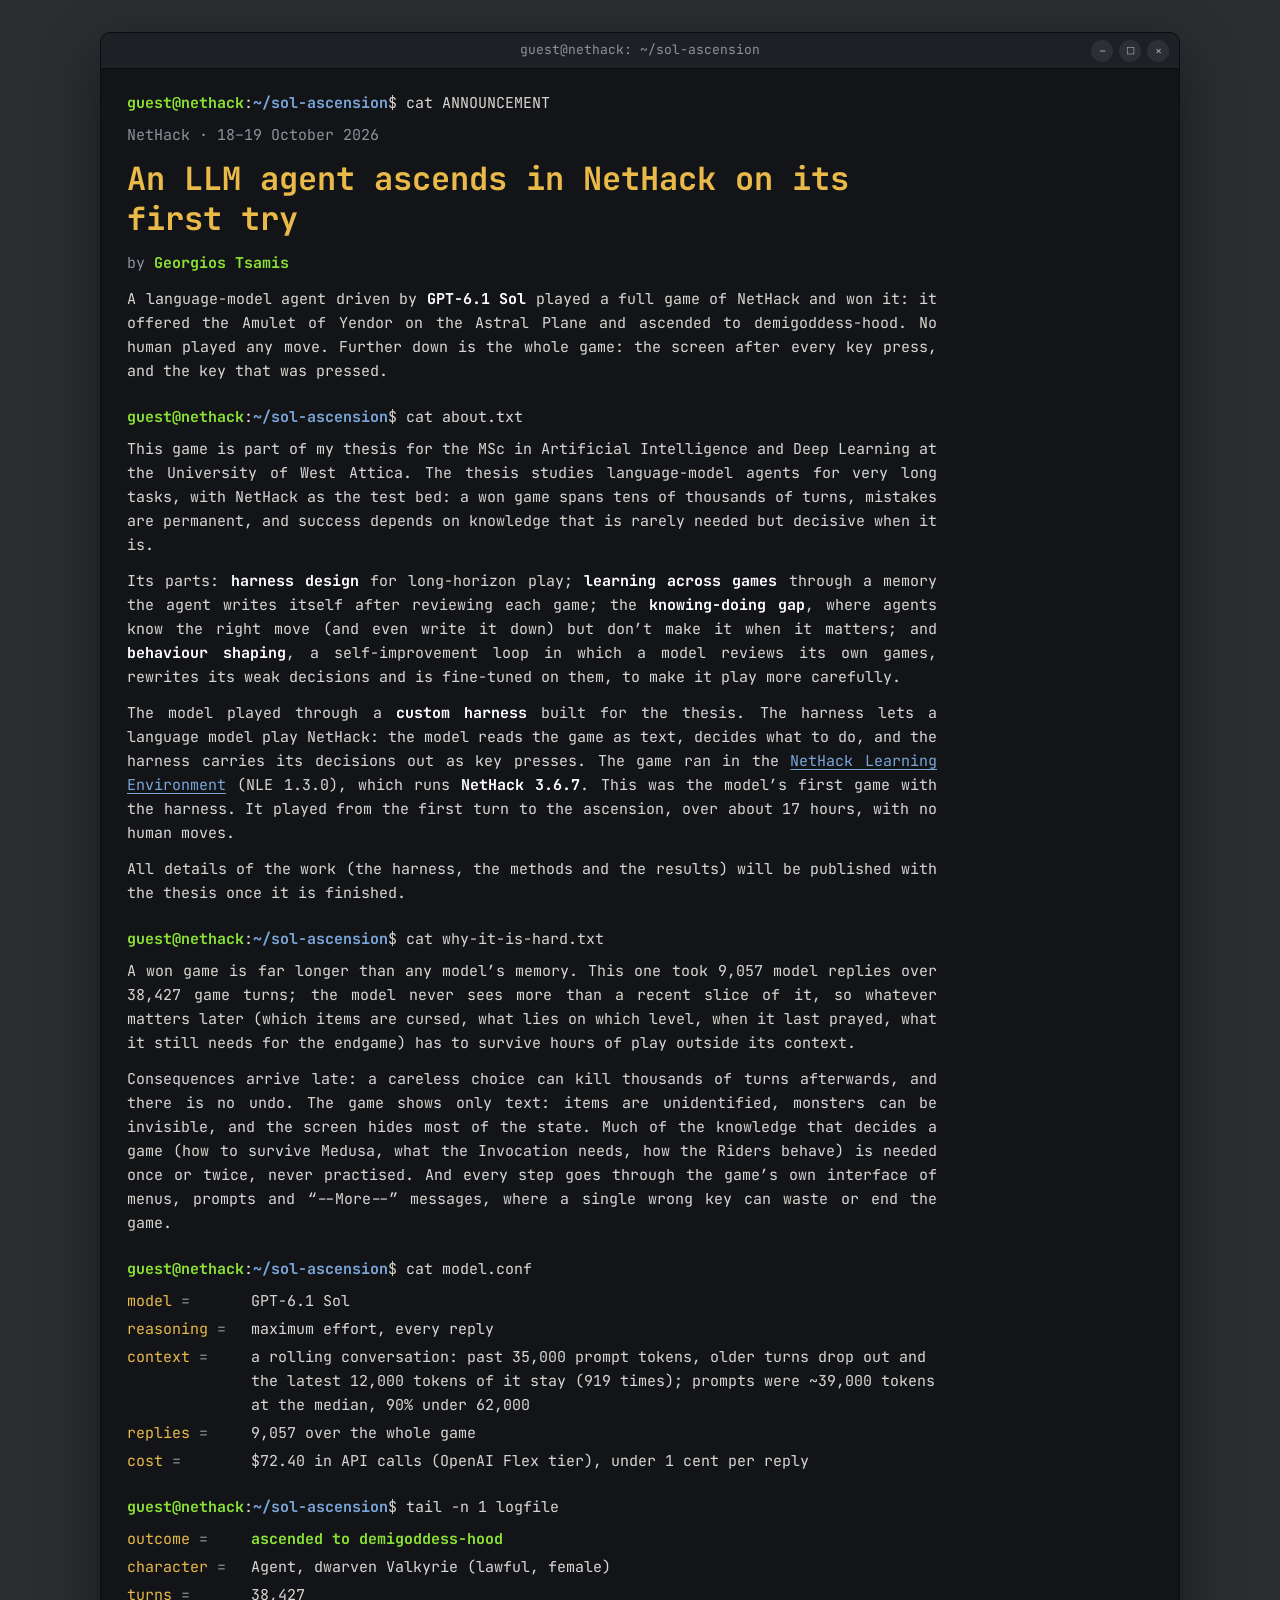
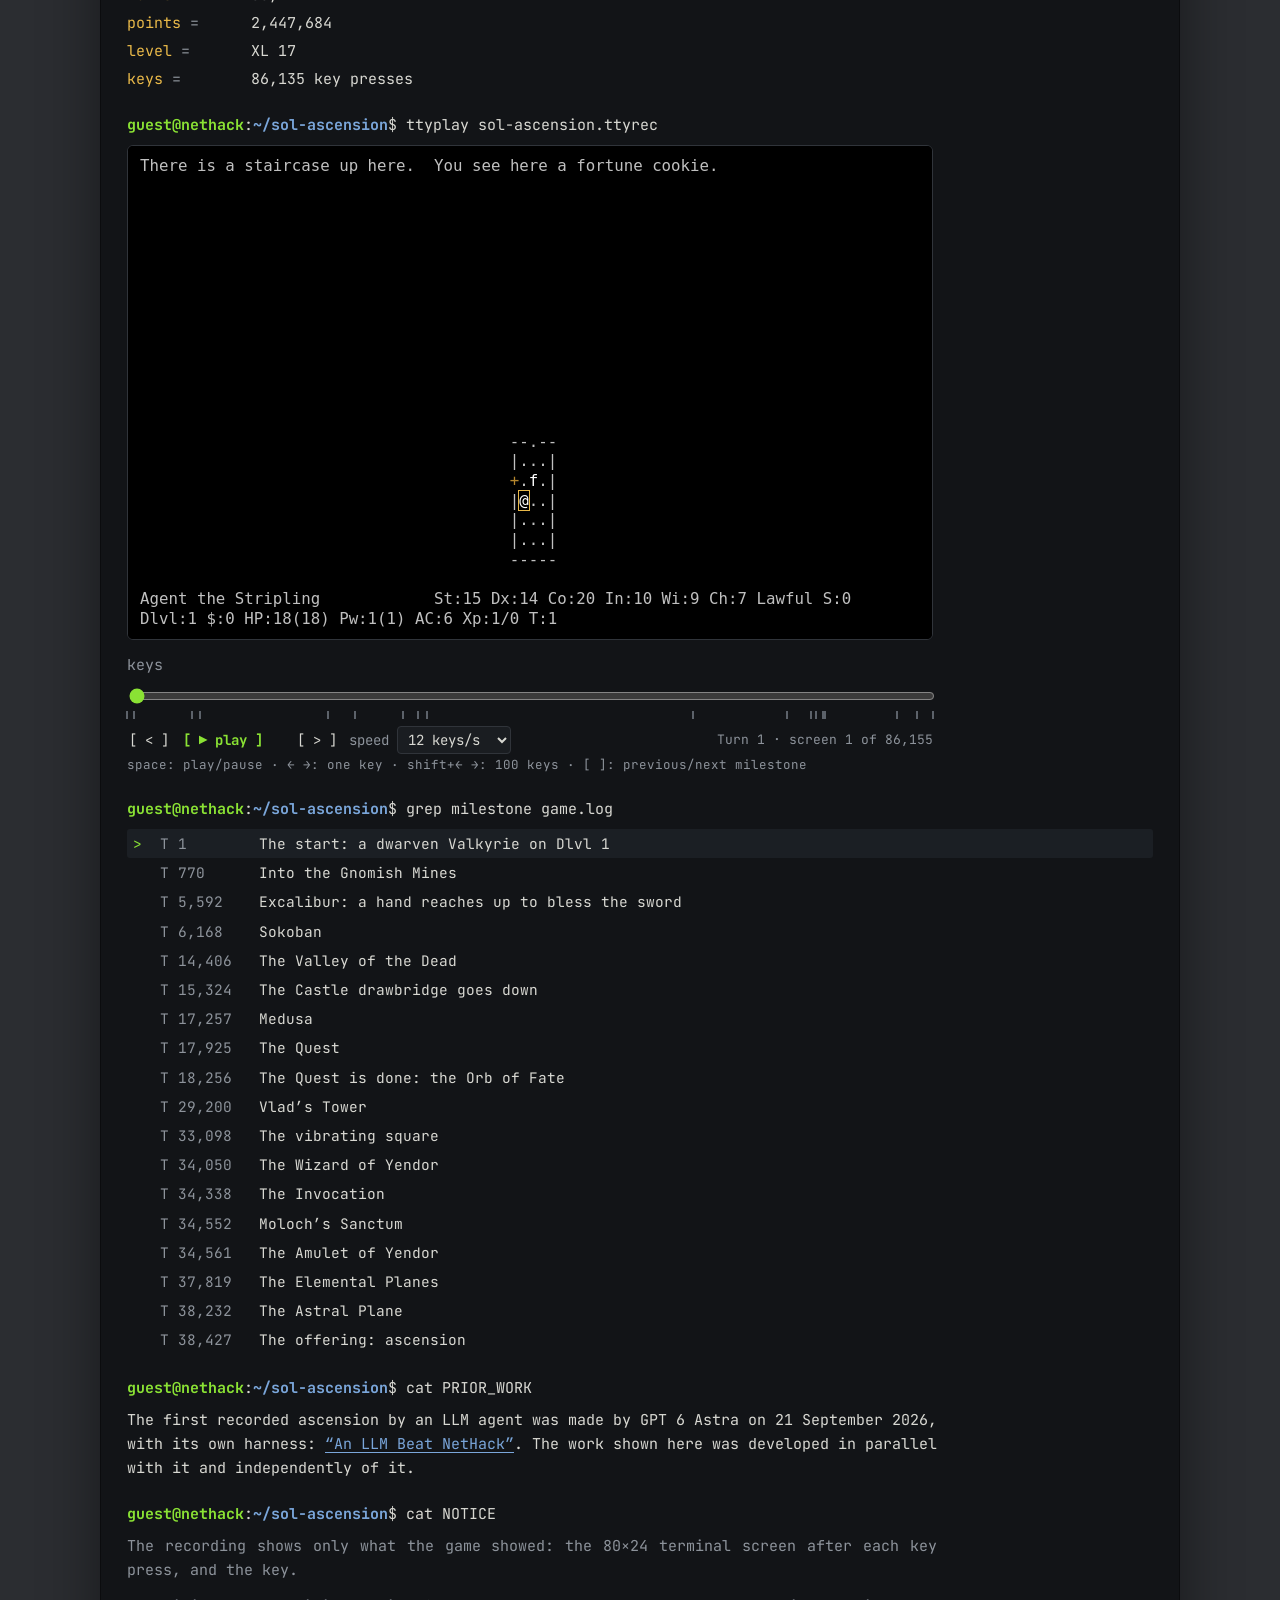
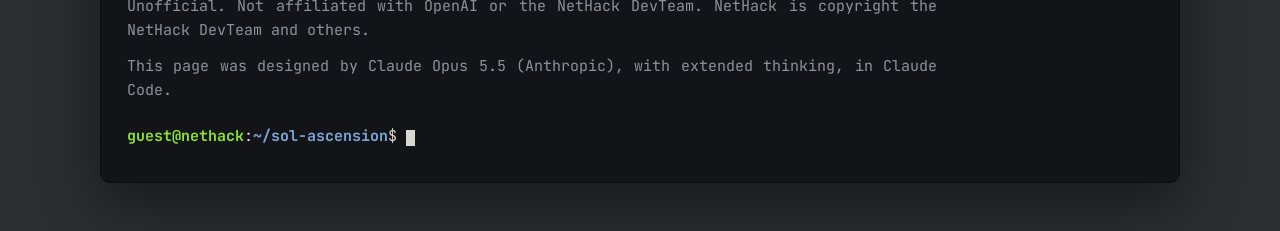
==== index.html @ d82d5ab6 "ascension page initial commit" ====
<!doctype html>
<html lang="en">
<head>
<meta charset="utf-8">
<meta name="viewport" content="width=device-width, initial-scale=1">
<title>An LLM Agent Ascends in NetHack on Its First Try</title>
<meta name="description" content="A full recording of an LLM agent's first-try ascension in NetHack: every screen and every key press, from Dlvl 1 to the Astral Plane.">
<link rel="preconnect" href="https://fonts.googleapis.com">
<link rel="preconnect" href="https://fonts.gstatic.com" crossorigin>
<link rel="stylesheet" href="https://fonts.googleapis.com/css2?family=JetBrains+Mono:wght@400;700&display=swap">
<link rel="stylesheet" href="style.css">
</head>
<body>
<div class="window">
  <div class="titlebar" aria-hidden="true">
    <span class="title">guest@nethack: ~/sol-ascension</span>
    <span class="wbtns"><i>–</i><i>□</i><i>×</i></span>
  </div>
  <main class="screen">

    <p class="cmd"><span class="ps1">guest@nethack</span><span class="sep">:</span><span class="path">~/sol-ascension</span>$ <span class="in">cat ANNOUNCEMENT</span></p>
    <header class="out">
      <p class="dim">NetHack · 18–19 October 2026</p>
      <h1>An LLM agent ascends in NetHack on its first try</h1>
      <p class="byline">by <b>Georgios Tsamis</b></p>
      <p>A language-model agent driven by <b>GPT-6.1 Sol</b> played a full game of NetHack and won it: it offered the
        Amulet of Yendor on the Astral Plane and ascended to demigoddess-hood. No human played any move. Further down is
        the whole game: the screen after every key press, and the key that was pressed.</p>
    </header>

    <p class="cmd"><span class="ps1">guest@nethack</span><span class="sep">:</span><span class="path">~/sol-ascension</span>$ <span class="in">cat about.txt</span></p>
    <section class="out" aria-label="About this game">
      <p>This game is part of my thesis for the MSc in Artificial Intelligence and Deep Learning at the University of West
        Attica. The thesis studies language-model agents for very long tasks, with NetHack as the test bed: a won game
        spans tens of thousands of turns, mistakes are permanent, and success depends on knowledge that is rarely needed
        but decisive when it is.</p>
      <p>Its parts: <b>harness design</b> for long-horizon play; <b>learning across games</b> through a memory the agent
        writes itself after reviewing each game; the <b>knowing-doing gap</b>, where agents know the right move (and even
        write it down) but don’t make it when it matters; and <b>behaviour shaping</b>, a self-improvement loop in which a
        model reviews its own games, rewrites its weak decisions and is fine-tuned on them, to make it play more carefully.</p>
      <p>The model played through a <b>custom harness</b> built for the thesis. The harness lets a language model play
        NetHack: the model reads the game as text, decides what to do, and the harness carries its decisions out as key
        presses. The game ran in the <a href="https://github.com/NetHack-LE/nle">NetHack Learning Environment</a> (NLE
        1.3.0), which runs <b>NetHack 3.6.7</b>. This was the model’s first game with the harness. It played from the first
        turn to the ascension, over about 17 hours, with no human moves.</p>
      <p>All details of the work (the harness, the methods and the results) will be published with the thesis once it is
        finished.</p>
    </section>

    <p class="cmd"><span class="ps1">guest@nethack</span><span class="sep">:</span><span class="path">~/sol-ascension</span>$ <span class="in">cat why-it-is-hard.txt</span></p>
    <section class="out" aria-label="Why it is hard">
      <p>A won game is far longer than any model’s memory. This one took 9,057 model replies over 38,427 game turns; the
        model never sees more than a recent slice of it, so whatever matters later (which items are cursed, what lies on
        which level, when it last prayed, what it still needs for the endgame) has to survive hours of play outside its
        context.</p>
      <p>Consequences arrive late: a careless choice can kill thousands of turns afterwards, and there is no undo. The game
        shows only text: items are unidentified, monsters can be invisible, and the screen hides most of the state. Much of
        the knowledge that decides a game (how to survive Medusa, what the Invocation needs, how the Riders behave) is
        needed once or twice, never practised. And every step goes through the game’s own interface of menus, prompts and
        “--More--” messages, where a single wrong key can waste or end the game.</p>
    </section>

    <p class="cmd"><span class="ps1">guest@nethack</span><span class="sep">:</span><span class="path">~/sol-ascension</span>$ <span class="in">cat model.conf</span></p>
    <section class="out" aria-label="Model settings">
      <dl class="kv">
        <dt>model</dt><dd>GPT-6.1 Sol</dd>
        <dt>reasoning</dt><dd>maximum effort, every reply</dd>
        <dt>context</dt><dd>a rolling conversation: past 35,000 prompt tokens, older turns drop out and the latest 12,000
          tokens of it stay (919 times); prompts were ~39,000 tokens at the median, 90% under 62,000</dd>
        <dt>replies</dt><dd>9,057 over the whole game</dd>
        <dt>cost</dt><dd>$72.40 in API calls (OpenAI Flex tier), under 1 cent per reply</dd>
      </dl>
    </section>

    <p class="cmd"><span class="ps1">guest@nethack</span><span class="sep">:</span><span class="path">~/sol-ascension</span>$ <span class="in">tail -n 1 logfile</span></p>
    <section class="out" aria-label="The game in numbers">
      <dl class="kv">
        <dt>outcome</dt><dd class="ok">ascended to demigoddess-hood</dd>
        <dt>character</dt><dd>Agent, dwarven Valkyrie (lawful, female)</dd>
        <dt>turns</dt><dd>38,427</dd>
        <dt>points</dt><dd>2,447,684</dd>
        <dt>level</dt><dd>XL 17</dd>
        <dt>keys</dt><dd>86,135 key presses</dd>
      </dl>
    </section>

    <p class="cmd"><span class="ps1">guest@nethack</span><span class="sep">:</span><span class="path">~/sol-ascension</span>$ <span class="in">ttyplay sol-ascension.ttyrec</span></p>
    <section class="out player" aria-label="Game recording player">
      <div class="term-wrap"><pre id="tty" class="tty" aria-live="off" aria-label="NetHack screen">Loading the recording…</pre></div>
      <div class="keys-row">
        <span class="dim">keys</span>
        <div id="keys" class="keys" aria-label="The last keys pressed"></div>
      </div>
      <div class="timeline">
        <input id="seek" type="range" min="0" max="0" value="0" aria-label="Position in the game">
        <div id="ticks" class="ticks" aria-hidden="true"></div>
      </div>
      <div class="controls">
        <button id="back" title="Back 1 key (←)" aria-label="Back one key">[ &lt; ]</button>
        <button id="play" class="primary" title="Play / pause (Space)" aria-label="Play">[ ▶ play ]</button>
        <button id="fwd" title="Forward 1 key (→)" aria-label="Forward one key">[ &gt; ]</button>
        <label class="speed"><span class="dim">speed</span>
          <select id="speed" aria-label="Playback speed">
            <option value="4">4 keys/s</option>
            <option value="12" selected>12 keys/s</option>
            <option value="40">40 keys/s</option>
            <option value="150">150 keys/s</option>
            <option value="600">600 keys/s</option>
          </select>
        </label>
        <span id="pos" class="pos">Turn 1 · screen 1 of 86,155</span>
      </div>
      <p class="dim hint">space: play/pause · ← →: one key · shift+← →: 100 keys · [ ]: previous/next milestone</p>
    </section>

    <p class="cmd"><span class="ps1">guest@nethack</span><span class="sep">:</span><span class="path">~/sol-ascension</span>$ <span class="in">grep milestone game.log</span></p>
    <section class="out milestones" aria-label="Milestones">
      <ol id="milestones"></ol>
    </section>

    <p class="cmd"><span class="ps1">guest@nethack</span><span class="sep">:</span><span class="path">~/sol-ascension</span>$ <span class="in">cat PRIOR_WORK</span></p>
    <section class="out" aria-label="Prior work">
      <p>The first recorded ascension by an LLM agent was made by GPT 6 Astra on 21 September 2026, with its own harness:
        <a href="https://kenforthewin.github.io/blog/posts/llm-nethack-ascension/">“An LLM Beat NetHack”</a>. The work
        shown here was developed in parallel with it and independently of it.</p>
    </section>

    <p class="cmd"><span class="ps1">guest@nethack</span><span class="sep">:</span><span class="path">~/sol-ascension</span>$ <span class="in">cat NOTICE</span></p>
    <footer class="out dim">
      <p>The recording shows only what the game showed: the 80×24 terminal screen after each key press, and the key.</p>
      <p>Unofficial. Not affiliated with OpenAI or the NetHack DevTeam. NetHack is copyright the NetHack DevTeam and
        others.</p>
      <p>This page was designed by Claude Opus 5.5 (Anthropic), with extended thinking, in Claude Code.</p>
    </footer>

    <p class="cmd"><span class="ps1">guest@nethack</span><span class="sep">:</span><span class="path">~/sol-ascension</span>$ <span class="caret" aria-hidden="true"></span></p>
  </main>
</div>
<script src="player.js"></script>
</body>
</html>
---- style.css ----
:root {
  --desk: #2b2d31;        /* behind the window */
  --win: #121417;         /* the terminal */
  --bar: #1d2024;
  --line: #30343a;
  --text: #d8d8d2;
  --dim: #8d939b;
  --green: #8ae234;       /* prompt user@host */
  --blue: #7aa6da;        /* prompt path */
  --amber: #e9b949;
  --mono: "JetBrains Mono", "DejaVu Sans Mono", Menlo, Consolas, "Liberation Mono", monospace;
}
* { box-sizing: border-box; }
html, body { margin: 0; background: var(--desk); color: var(--text); }
body { font: 15px/1.6 var(--mono); padding: 32px 16px 48px; }
::selection { background: #3a4a2a; }

.window { max-width: 1080px; margin: 0 auto; background: var(--win); border: 1px solid #0b0c0e; border-radius: 10px;
  box-shadow: 0 20px 60px rgba(0, 0, 0, .45); overflow: hidden; }
.titlebar { position: relative; height: 36px; background: var(--bar); border-bottom: 1px solid #0b0c0e;
  display: flex; align-items: center; justify-content: center; font-size: 13px; color: var(--dim); }
.title { white-space: nowrap; overflow: hidden; text-overflow: ellipsis; max-width: 70%; }
.wbtns { position: absolute; right: 10px; top: 0; height: 36px; display: flex; gap: 6px; align-items: center; }
.wbtns i { font-style: normal; width: 22px; height: 22px; border-radius: 50%; background: #2c3036; color: #a9aeb5;
  display: grid; place-items: center; font-size: 12px; line-height: 1; }
.screen { padding: 22px 26px 26px; }

.cmd { margin: 22px 0 8px; color: var(--text); overflow-wrap: anywhere; }
.cmd:first-child { margin-top: 0; }
.ps1 { color: var(--green); font-weight: 700; }
.path { color: var(--blue); font-weight: 700; }
.in { color: var(--text); }
.out { max-width: 90ch; }
.out p { margin: 0 0 12px; text-align: justify; hyphens: auto; -webkit-hyphens: auto; }
.out p.hint, .out p.dim, .out p.byline { text-align: left; }
.out b { color: #ffffff; font-weight: 700; }
.dim { color: var(--dim); }
a { color: var(--blue); text-decoration: underline; text-underline-offset: 3px; }
a:hover { color: #a9c8ef; }
h1 { font-size: clamp(22px, 3.6vw, 32px); line-height: 1.25; margin: 4px 0 12px; color: var(--amber); font-weight: 700; }
.byline { margin: -4px 0 14px; color: var(--dim); }
.byline b { color: var(--green); font-weight: 700; }

.kv { display: grid; grid-template-columns: 12ch 1fr; gap: 4px 16px; margin: 0; }
.kv dt { color: var(--amber); }
.kv dt::after { content: " ="; color: var(--dim); }
.kv dd { margin: 0; }
.kv .ok { color: var(--green); font-weight: 700; }

.player { max-width: 806px; }
.term-wrap { overflow-x: auto; border: 1px solid var(--line); border-radius: 6px; background: #000; }
.tty { margin: 0; padding: 10px 12px; background: #000; color: #c0c0c0; white-space: pre;
  font: max(9px, calc(min(100vw - 120px, 780px) / 49.5)) / 1.25 "DejaVu Sans Mono", Menlo, Consolas, monospace;
  min-height: calc(24 * 1.25em + 20px); }
.tty .cur { outline: 1px solid var(--amber); }
.c0 { color: #5a6378; } .c1 { color: #d9453f; } .c2 { color: #3fae49; } .c3 { color: #b5862d; }
.c4 { color: #4a78e0; } .c5 { color: #b35ad1; } .c6 { color: #2fa8b8; } .c7 { color: #c0c0c0; }
.c8 { color: #808080; } .c9 { color: #ff8c1a; } .ca { color: #6be36b; } .cb { color: #f5e050; }
.cc { color: #6a9bff; } .cd { color: #ff6bff; } .ce { color: #6bf5ff; } .cf { color: #ffffff; }

.keys-row { display: flex; align-items: center; gap: 12px; margin: 10px 0 4px; min-height: 30px; }
.keys { display: flex; gap: 4px; overflow: hidden; flex: 1; justify-content: flex-end; }
.cap { font-size: 13px; line-height: 1; padding: 5px 7px; border: 1px solid var(--line); border-radius: 4px; color: var(--dim);
  background: #1a1d21; white-space: pre; }
.cap.now { color: #121417; background: var(--amber); border-color: var(--amber); }

.timeline { margin: 6px 0 2px; }
#seek { width: 100%; accent-color: var(--green); }
.ticks { position: relative; height: 8px; }
.ticks i { position: absolute; top: 0; width: 2px; height: 8px; background: #5c626a; transform: translateX(-1px); }

.controls { display: flex; flex-wrap: wrap; gap: 6px 10px; align-items: center; margin-top: 6px; }
button, select { font: inherit; font-size: 14px; color: var(--text); background: transparent; border: 0; padding: 4px 2px;
  cursor: pointer; }
button:hover { color: var(--green); }
button:focus-visible, select:focus-visible, a:focus-visible, #seek:focus-visible { outline: 1px dashed var(--amber); outline-offset: 2px; }
button.primary { color: var(--green); font-weight: 700; min-width: 13ch; text-align: left; }
.speed { display: flex; gap: 8px; align-items: center; font-size: 14px; }
select { background: #1a1d21; border: 1px solid var(--line); border-radius: 4px; padding: 3px 6px; }
.pos { margin-left: auto; font-size: 13px; color: var(--dim); }
.hint { margin: 10px 0 0; font-size: 12.5px; }

.milestones { max-width: none; }
.milestones ol { list-style: none; margin: 0; padding: 0; }
.milestones button { width: 100%; text-align: left; display: flex; gap: 2ch; padding: 3px 6px; border-radius: 3px; font-size: 14.5px; }
.milestones button::before { content: " "; color: var(--green); white-space: pre; }
.milestones button:hover { background: #1b1f24; color: var(--text); }
.milestones button.on { background: #1b1f24; }
.milestones button.on::before { content: ">"; }
.milestones .t { color: var(--dim); min-width: 9ch; }

.caret { display: inline-block; width: 0.6em; height: 1.1em; vertical-align: text-bottom; background: var(--text);
  animation: blink 1.1s steps(1) infinite; }
@keyframes blink { 50% { opacity: 0; } }
@media (prefers-reduced-motion: reduce) { .caret { animation: none; } }

@media (max-width: 600px) {
  body { padding: 0; font-size: 14px; }
  .window { border-radius: 0; border: 0; }
  .screen { padding: 16px; }
  .out p { text-align: left; }
  .kv { grid-template-columns: 1fr; gap: 0; }
  .kv dd { margin-bottom: 8px; }
  .pos { margin-left: 0; width: 100%; }
  .tty { font-size: max(9px, calc((100vw - 58px) / 49.5)); }
  .titlebar { justify-content: flex-start; padding-left: 12px; }
  .title { max-width: calc(100% - 100px); }
  .ps1, .ps1 + .sep { display: none; }
}
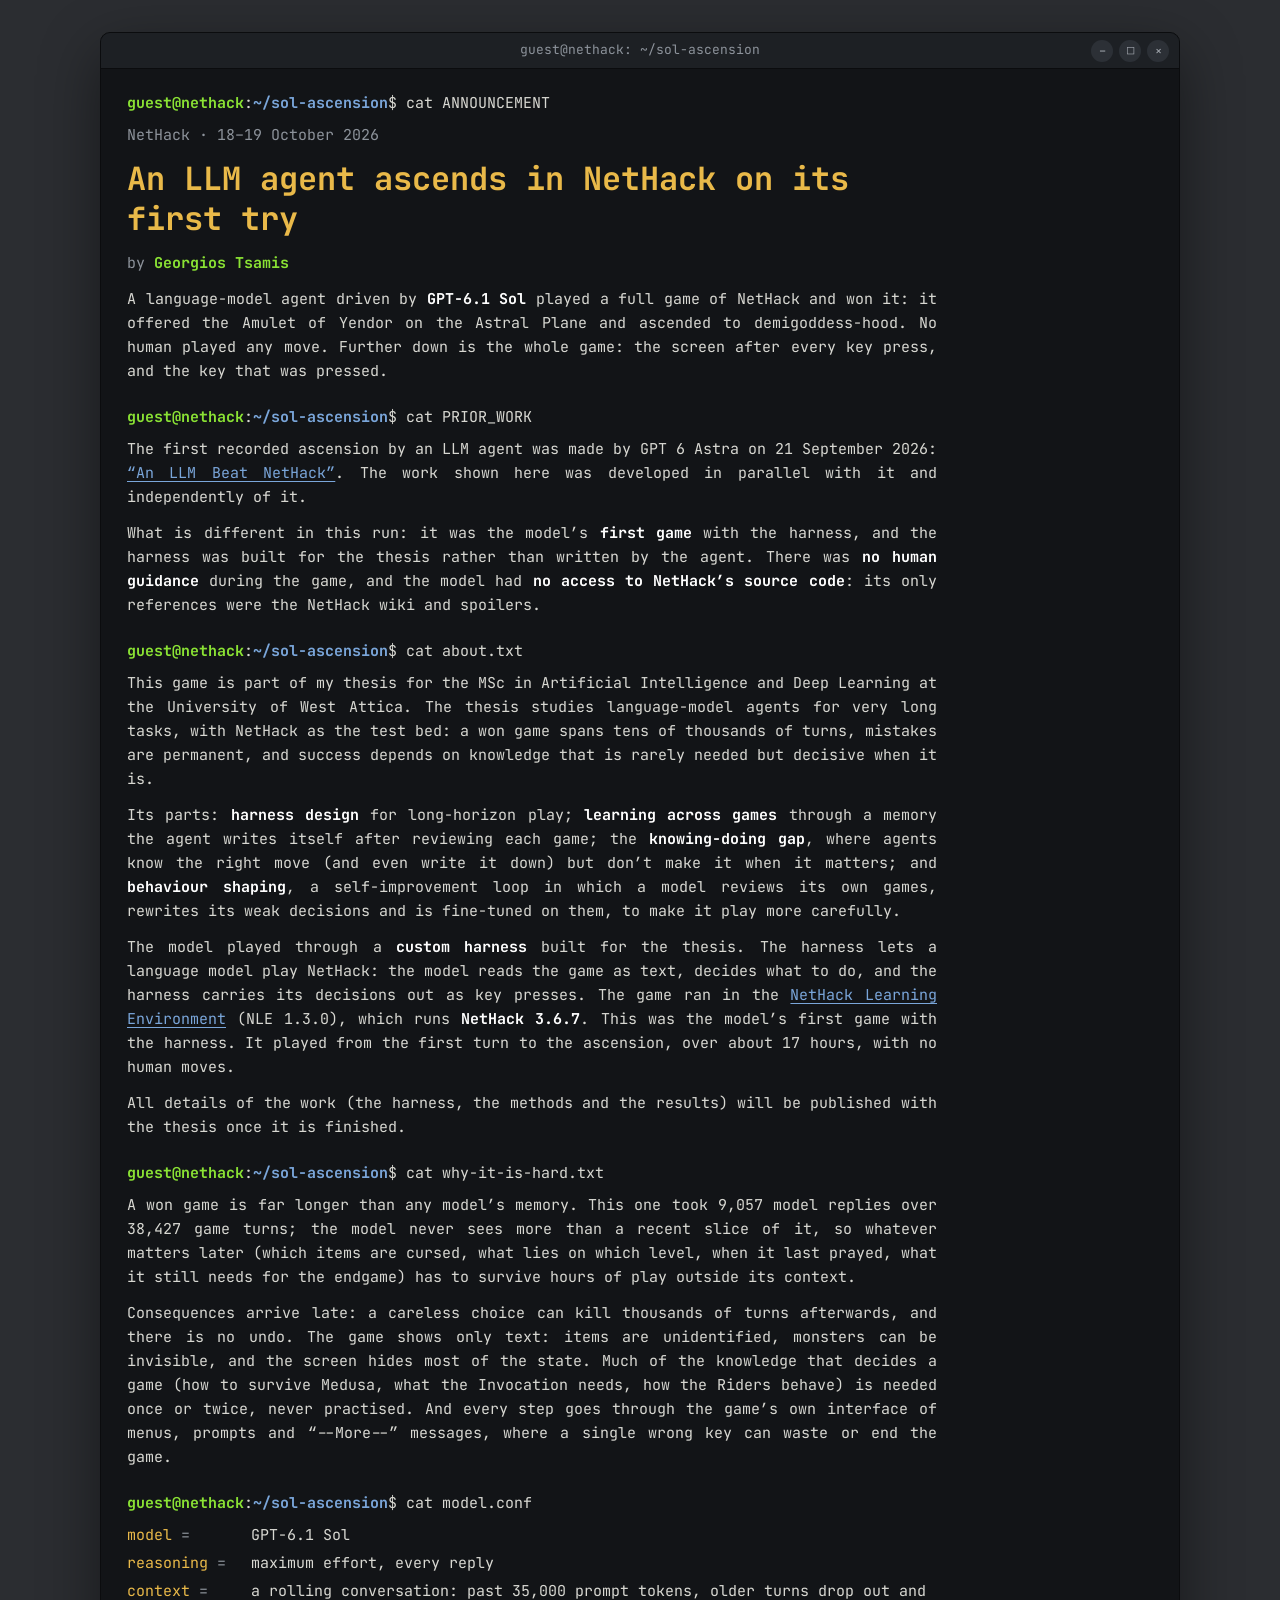
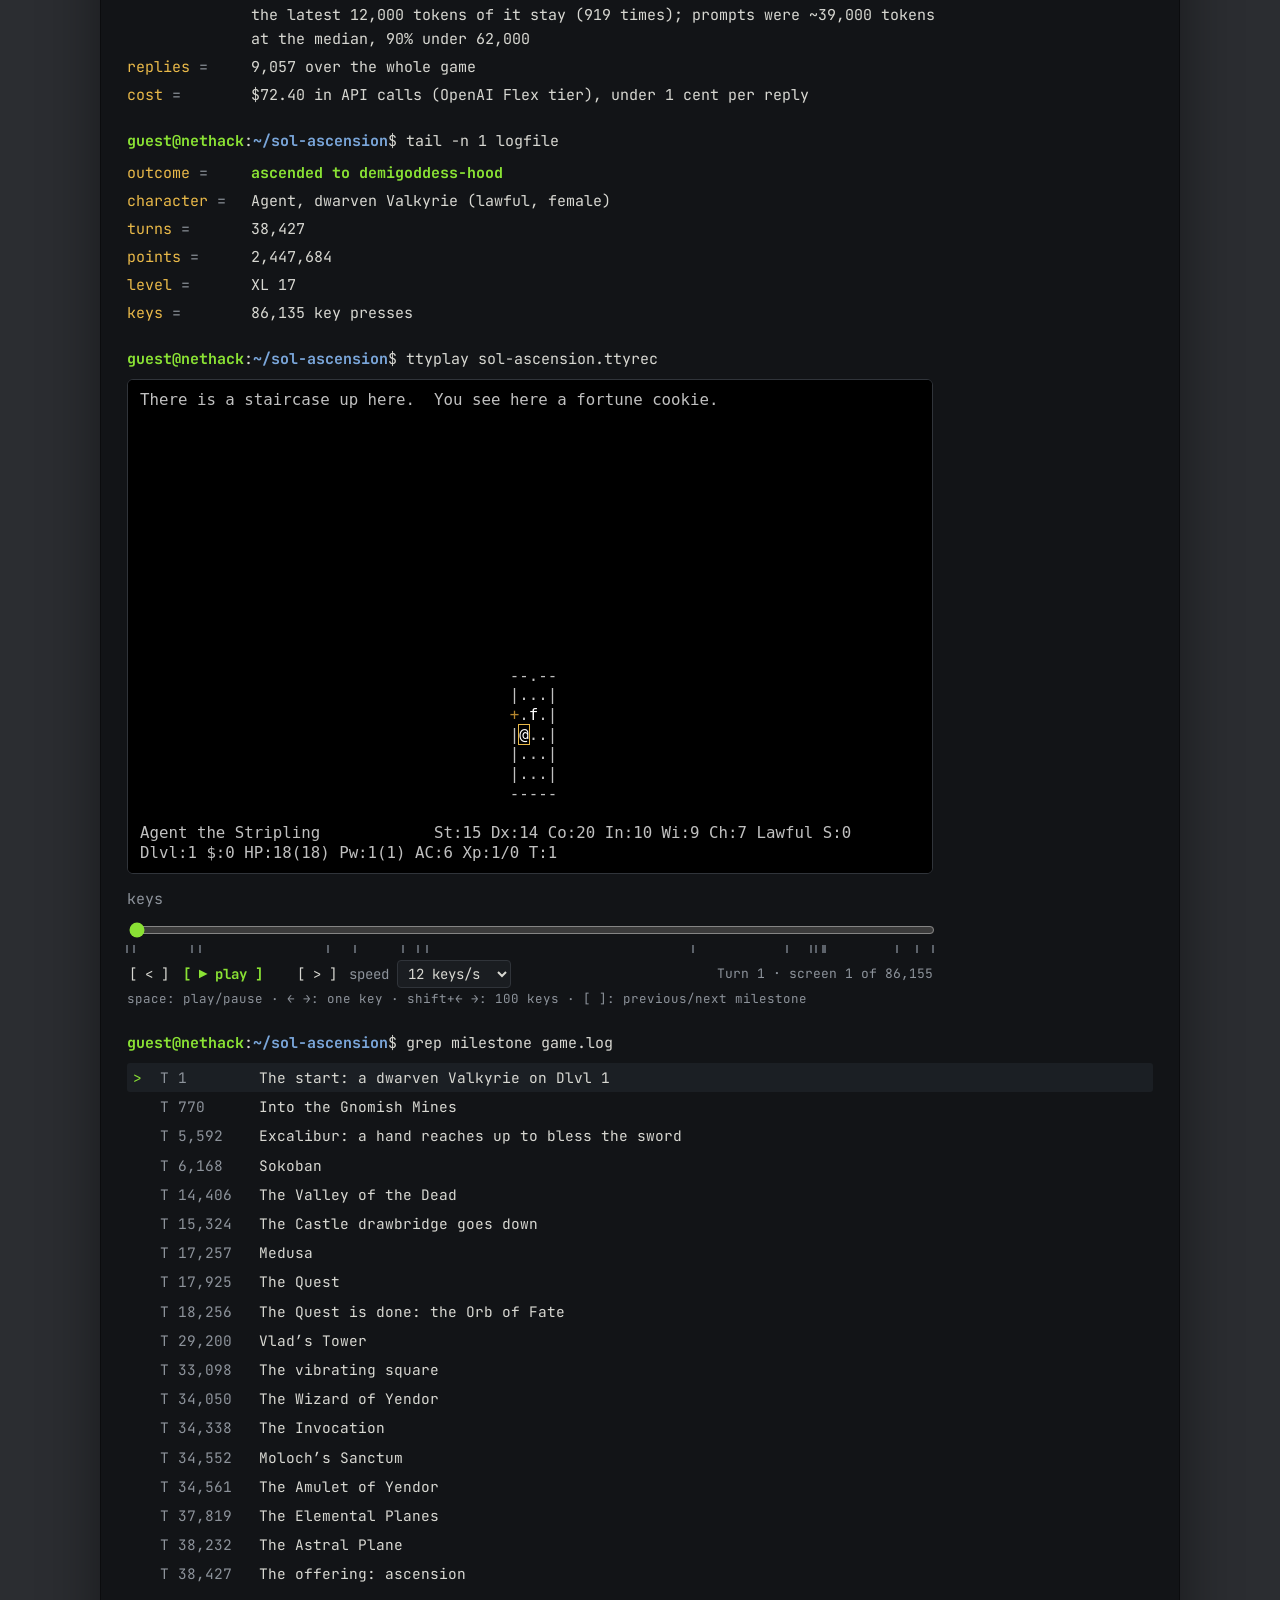
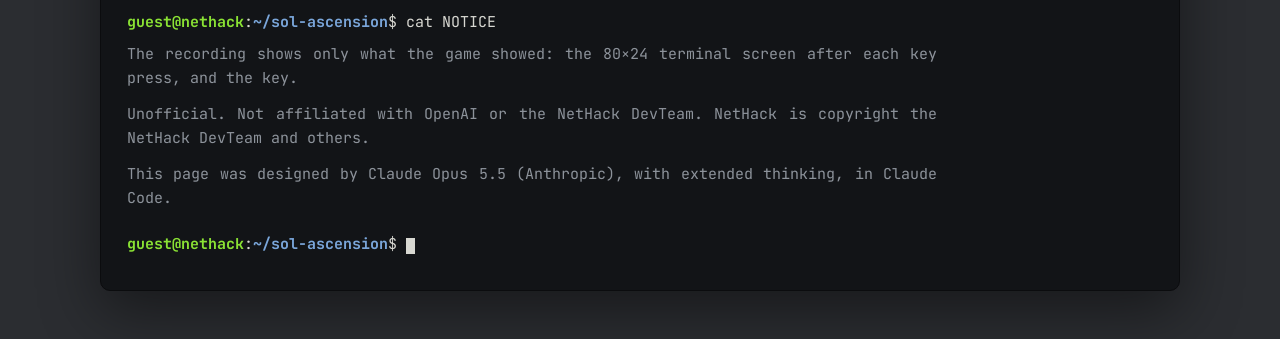
==== commit 7f4634b4: "minor changes" ====
--- a/index.html
+++ b/index.html
@@ -27,6 +27,16 @@
         Amulet of Yendor on the Astral Plane and ascended to demigoddess-hood. No human played any move. Further down is
         the whole game: the screen after every key press, and the key that was pressed.</p>
     </header>
+
+    <p class="cmd"><span class="ps1">guest@nethack</span><span class="sep">:</span><span class="path">~/sol-ascension</span>$ <span class="in">cat PRIOR_WORK</span></p>
+    <section class="out" aria-label="Prior work">
+      <p>The first recorded ascension by an LLM agent was made by GPT 6 Astra on 21 September 2026:
+        <a href="https://kenforthewin.github.io/blog/posts/llm-nethack-ascension/">“An LLM Beat NetHack”</a>. The work
+        shown here was developed in parallel with it and independently of it.</p>
+      <p>What is different in this run: it was the model’s <b>first game</b> with the harness, and the harness was built for
+        the thesis rather than written by the agent. There was <b>no human guidance</b> during the game, and the model had
+        <b>no access to NetHack’s source code</b>: its only references were the NetHack wiki and spoilers.</p>
+    </section>
 
     <p class="cmd"><span class="ps1">guest@nethack</span><span class="sep">:</span><span class="path">~/sol-ascension</span>$ <span class="in">cat about.txt</span></p>
     <section class="out" aria-label="About this game">
@@ -118,13 +128,6 @@
       <ol id="milestones"></ol>
     </section>
 
-    <p class="cmd"><span class="ps1">guest@nethack</span><span class="sep">:</span><span class="path">~/sol-ascension</span>$ <span class="in">cat PRIOR_WORK</span></p>
-    <section class="out" aria-label="Prior work">
-      <p>The first recorded ascension by an LLM agent was made by GPT 6 Astra on 21 September 2026, with its own harness:
-        <a href="https://kenforthewin.github.io/blog/posts/llm-nethack-ascension/">“An LLM Beat NetHack”</a>. The work
-        shown here was developed in parallel with it and independently of it.</p>
-    </section>
-
     <p class="cmd"><span class="ps1">guest@nethack</span><span class="sep">:</span><span class="path">~/sol-ascension</span>$ <span class="in">cat NOTICE</span></p>
     <footer class="out dim">
       <p>The recording shows only what the game showed: the 80×24 terminal screen after each key press, and the key.</p>
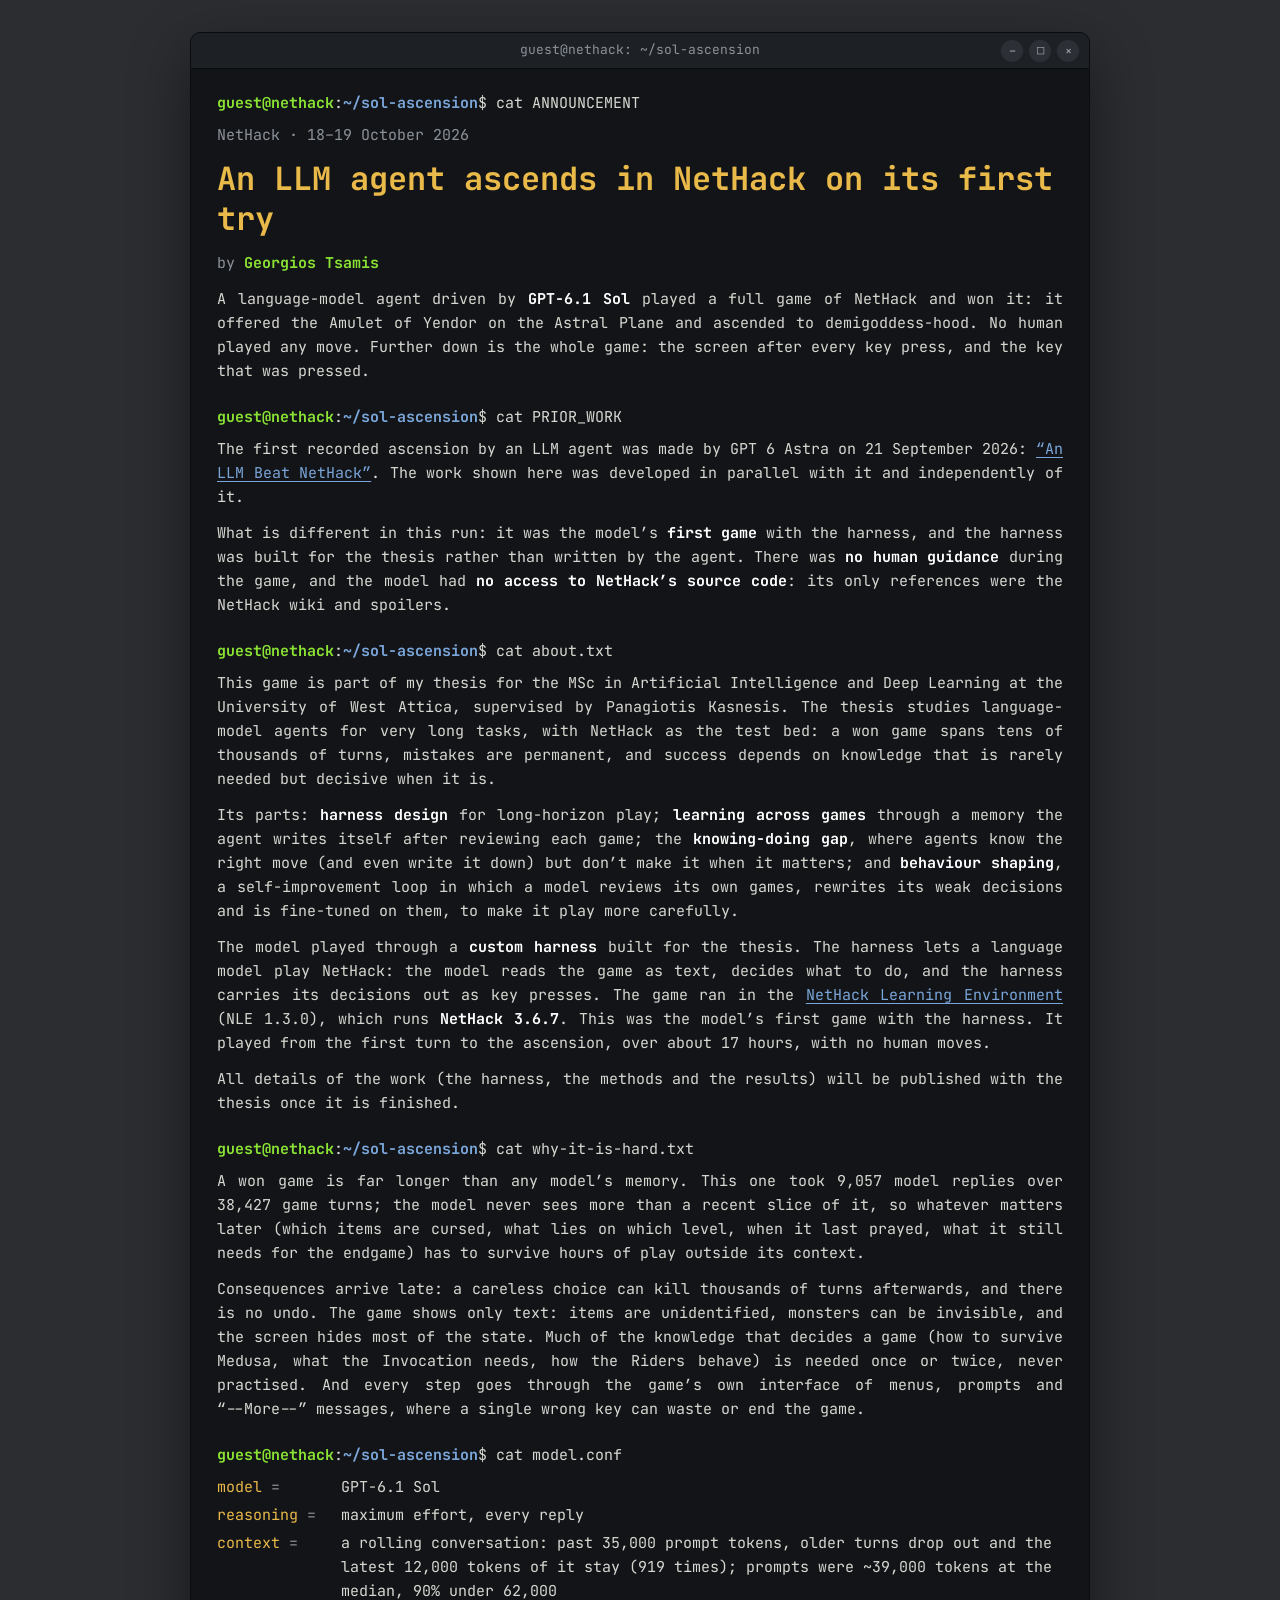
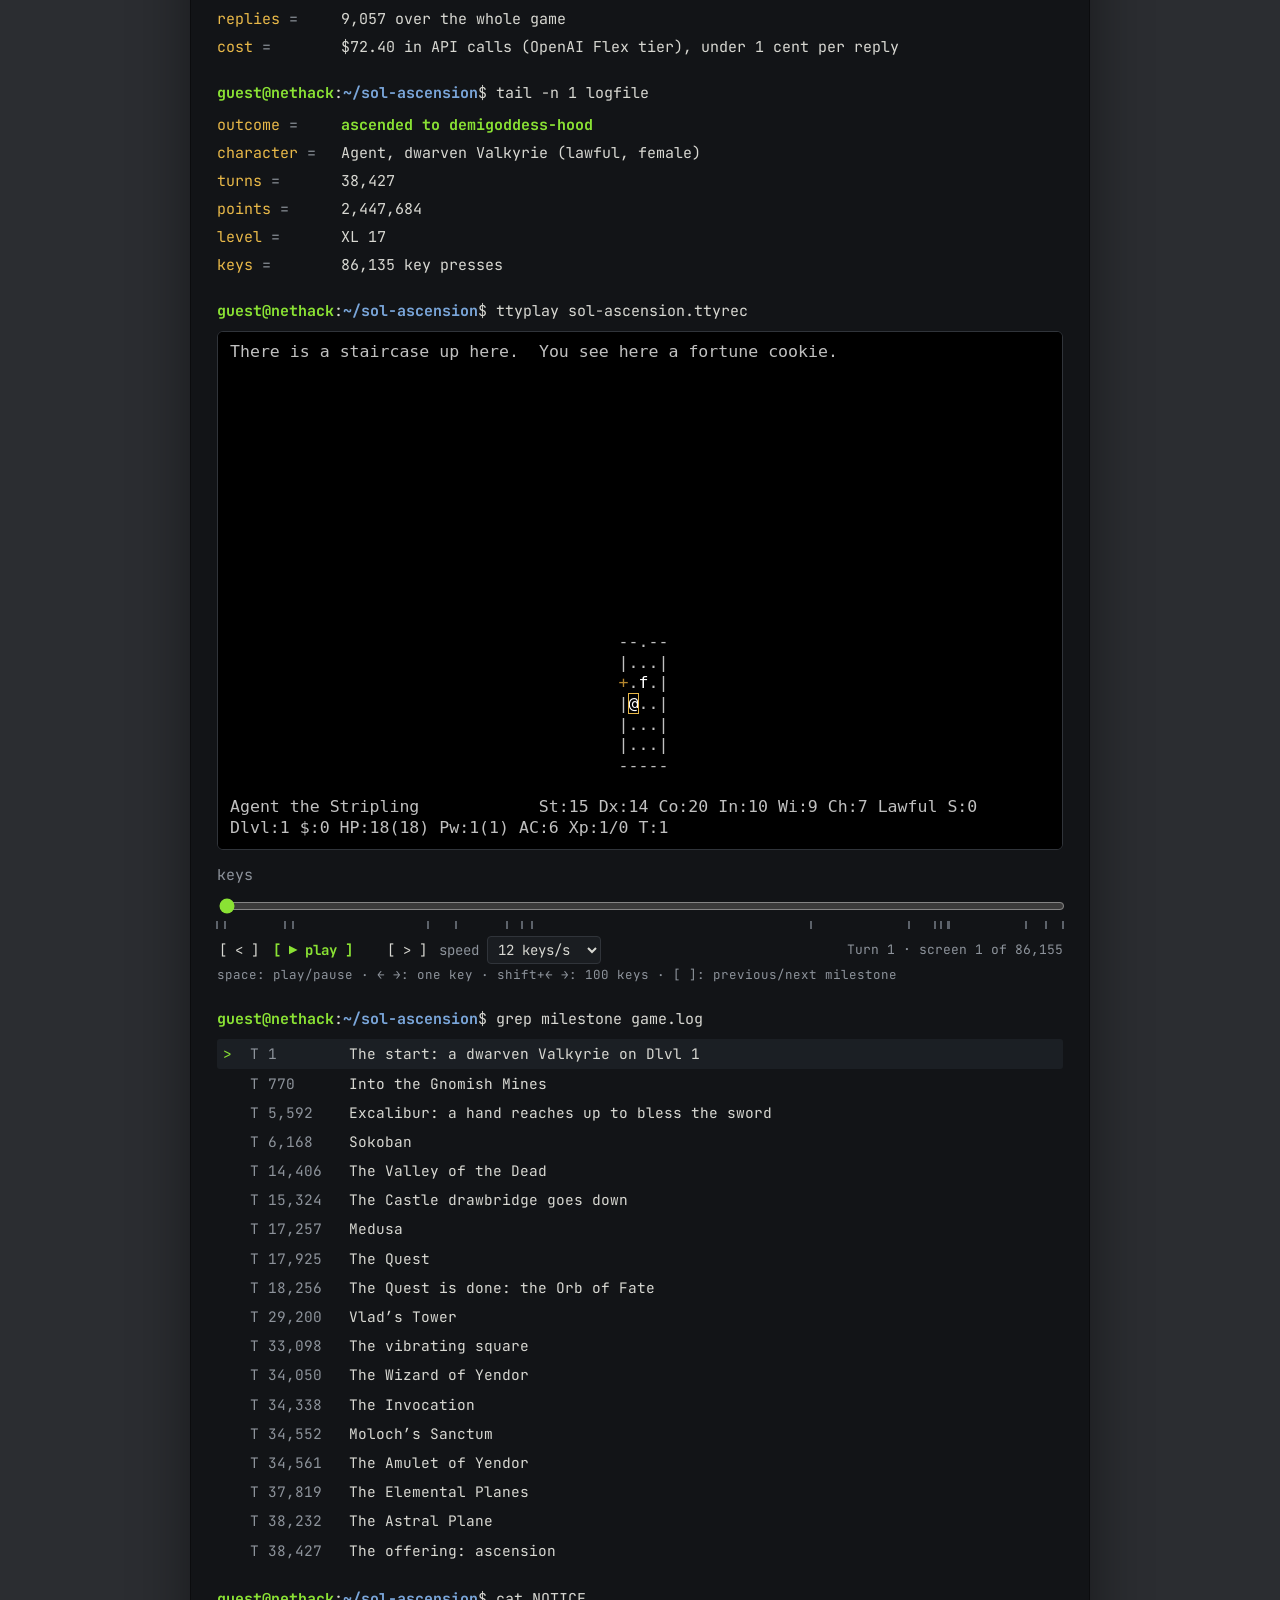
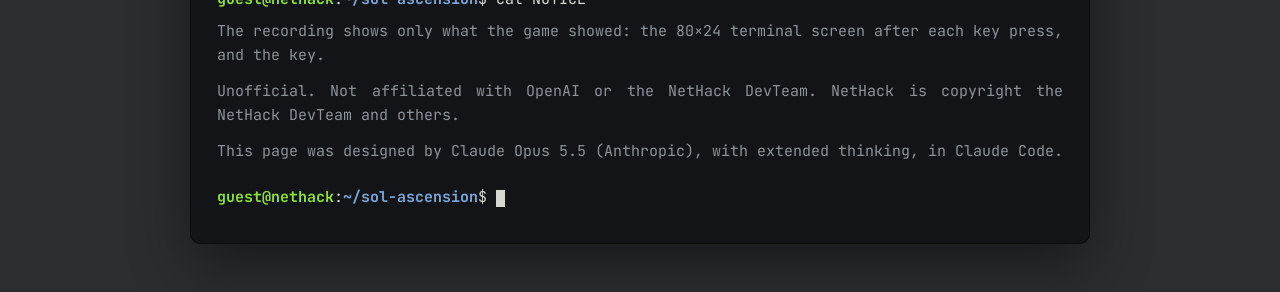
==== commit e0094ba6: "minor changes - layout - text" ====
--- a/index.html
+++ b/index.html
@@ -41,7 +41,7 @@
     <p class="cmd"><span class="ps1">guest@nethack</span><span class="sep">:</span><span class="path">~/sol-ascension</span>$ <span class="in">cat about.txt</span></p>
     <section class="out" aria-label="About this game">
       <p>This game is part of my thesis for the MSc in Artificial Intelligence and Deep Learning at the University of West
-        Attica. The thesis studies language-model agents for very long tasks, with NetHack as the test bed: a won game
+        Attica, supervised by Panagiotis Kasnesis. The thesis studies language-model agents for very long tasks, with NetHack as the test bed: a won game
         spans tens of thousands of turns, mistakes are permanent, and success depends on knowledge that is rarely needed
         but decisive when it is.</p>
       <p>Its parts: <b>harness design</b> for long-horizon play; <b>learning across games</b> through a memory the agent
@@ -67,7 +67,7 @@
         shows only text: items are unidentified, monsters can be invisible, and the screen hides most of the state. Much of
         the knowledge that decides a game (how to survive Medusa, what the Invocation needs, how the Riders behave) is
         needed once or twice, never practised. And every step goes through the game’s own interface of menus, prompts and
-        “--More--” messages, where a single wrong key can waste or end the game.</p>
+        <span style="white-space:nowrap">“--More--”</span> messages, where a single wrong key can waste or end the game.</p>
     </section>
 
     <p class="cmd"><span class="ps1">guest@nethack</span><span class="sep">:</span><span class="path">~/sol-ascension</span>$ <span class="in">cat model.conf</span></p>
--- a/style.css
+++ b/style.css
@@ -15,7 +15,7 @@
 body { font: 15px/1.6 var(--mono); padding: 32px 16px 48px; }
 ::selection { background: #3a4a2a; }
 
-.window { max-width: 1080px; margin: 0 auto; background: var(--win); border: 1px solid #0b0c0e; border-radius: 10px;
+.window { max-width: 900px; margin: 0 auto; background: var(--win); border: 1px solid #0b0c0e; border-radius: 10px;
   box-shadow: 0 20px 60px rgba(0, 0, 0, .45); overflow: hidden; }
 .titlebar { position: relative; height: 36px; background: var(--bar); border-bottom: 1px solid #0b0c0e;
   display: flex; align-items: center; justify-content: center; font-size: 13px; color: var(--dim); }
@@ -30,7 +30,7 @@
 .ps1 { color: var(--green); font-weight: 700; }
 .path { color: var(--blue); font-weight: 700; }
 .in { color: var(--text); }
-.out { max-width: 90ch; }
+.out { max-width: none; }
 .out p { margin: 0 0 12px; text-align: justify; hyphens: auto; -webkit-hyphens: auto; }
 .out p.hint, .out p.dim, .out p.byline { text-align: left; }
 .out b { color: #ffffff; font-weight: 700; }
@@ -47,10 +47,10 @@
 .kv dd { margin: 0; }
 .kv .ok { color: var(--green); font-weight: 700; }
 
-.player { max-width: 806px; }
+.player { max-width: none; }
 .term-wrap { overflow-x: auto; border: 1px solid var(--line); border-radius: 6px; background: #000; }
 .tty { margin: 0; padding: 10px 12px; background: #000; color: #c0c0c0; white-space: pre;
-  font: max(9px, calc(min(100vw - 120px, 780px) / 49.5)) / 1.25 "DejaVu Sans Mono", Menlo, Consolas, monospace;
+  font: max(9px, calc(min(100vw - 120px, 820px) / 49.5)) / 1.25 "DejaVu Sans Mono", Menlo, Consolas, monospace;
   min-height: calc(24 * 1.25em + 20px); }
 .tty .cur { outline: 1px solid var(--amber); }
 .c0 { color: #5a6378; } .c1 { color: #d9453f; } .c2 { color: #3fae49; } .c3 { color: #b5862d; }
